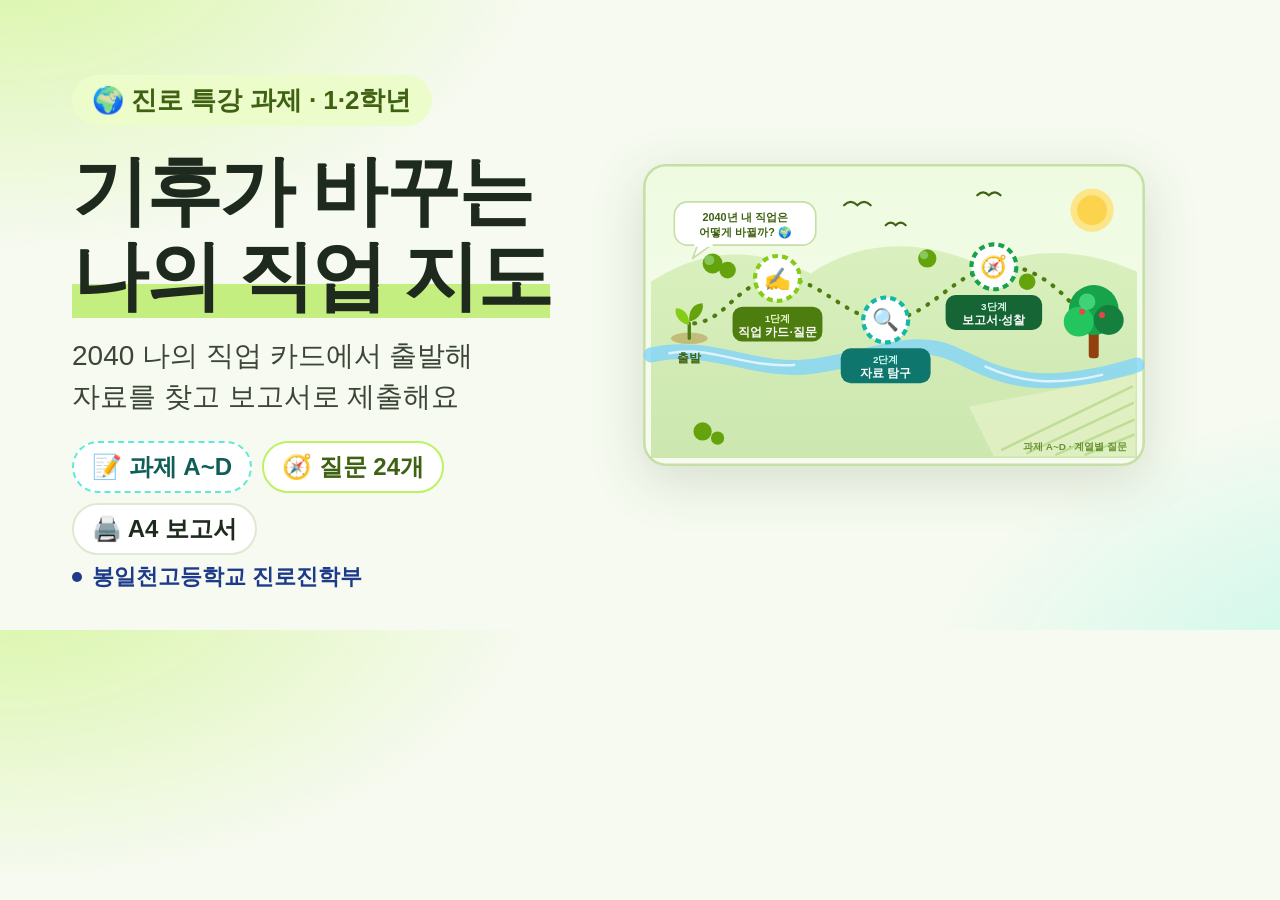
==== tools/og/og.html @ 186a271d "기후 진로 특강 과제 제출 사이트 첫 버전 eco-report 구조를 바탕으로 특강 「기후가 바꾸는 나의 직업 지도」 과제(2040 직업 카드, 과제 A~D, 계열별 탐구 질문 2" ====
<!DOCTYPE html><html><head><meta charset="utf-8">
<!-- 미리보기 이미지(og.png, 1200×630) 원본. tools/render-og.js 로 다시 만든다 -->
<link rel="stylesheet" href="/assets/fonts/pretendard/pretendard.css">
<style>
*{box-sizing:border-box} html,body{margin:0}
body{width:1200px;height:630px;overflow:hidden;font-family:"Pretendard Variable",Pretendard,"Noto Sans CJK KR",sans-serif;word-break:keep-all;
 background:#f6faf0;background-image:radial-gradient(900px 520px at 0% -10%,rgba(190,242,100,.55),transparent 60%),radial-gradient(800px 480px at 110% 110%,rgba(153,246,228,.55),transparent 60%);
 display:grid;grid-template-columns:540px 1fr;align-items:center;padding:0 48px 0 72px;gap:24px;position:relative;color:#1f2a1e}
.kick{display:inline-flex;align-items:center;gap:8px;font-size:26px;font-weight:800;color:#3f6212;background:#ecfccb;border-radius:999px;padding:8px 20px}
h1{margin:22px 0 18px;font-size:76px;line-height:1.12;font-weight:850;letter-spacing:-2.5px}
h1 em{font-style:normal;background:linear-gradient(transparent 60%,rgba(163,230,53,.6) 60%)}
p{margin:0;font-size:28px;line-height:1.45;color:#3b4637;font-weight:500}
.chips{display:flex;flex-wrap:wrap;gap:10px;margin-top:24px}
.chips span{background:#fff;border:2px solid #dfe8d2;border-radius:999px;padding:8px 18px;font-size:24px;font-weight:700}
.chips .c{border-color:#bef264;color:#3f6212} .chips .h{border:2px dashed #5eead4;color:#115e59}
.art{width:100%;filter:drop-shadow(0 14px 26px rgba(40,80,20,.16))}
.school{position:absolute;left:72px;bottom:38px;font-size:22px;font-weight:700;color:#1e3a8a;display:flex;align-items:center;gap:10px}
.school:before{content:"";width:10px;height:10px;border-radius:50%;background:#1e3a8a}
.fav{position:absolute;right:56px;bottom:30px;width:56px;height:56px}
</style></head><body>
<div>
 <span class="kick">🌍 진로 특강 과제 · 1·2학년</span>
 <h1>기후가 바꾸는<br><em>나의 직업 지도</em></h1>
 <p>2040 나의 직업 카드에서 출발해<br>자료를 찾고 보고서로 제출해요</p>
 <div class="chips"><span class="h">📝 과제 A~D</span><span class="c">🧭 질문 24개</span><span>🖨️ A4 보고서</span></div>
</div>
<img class="art" src="../../img/map.svg" alt="">
<div class="school">봉일천고등학교 진로진학부</div>
</body></html>
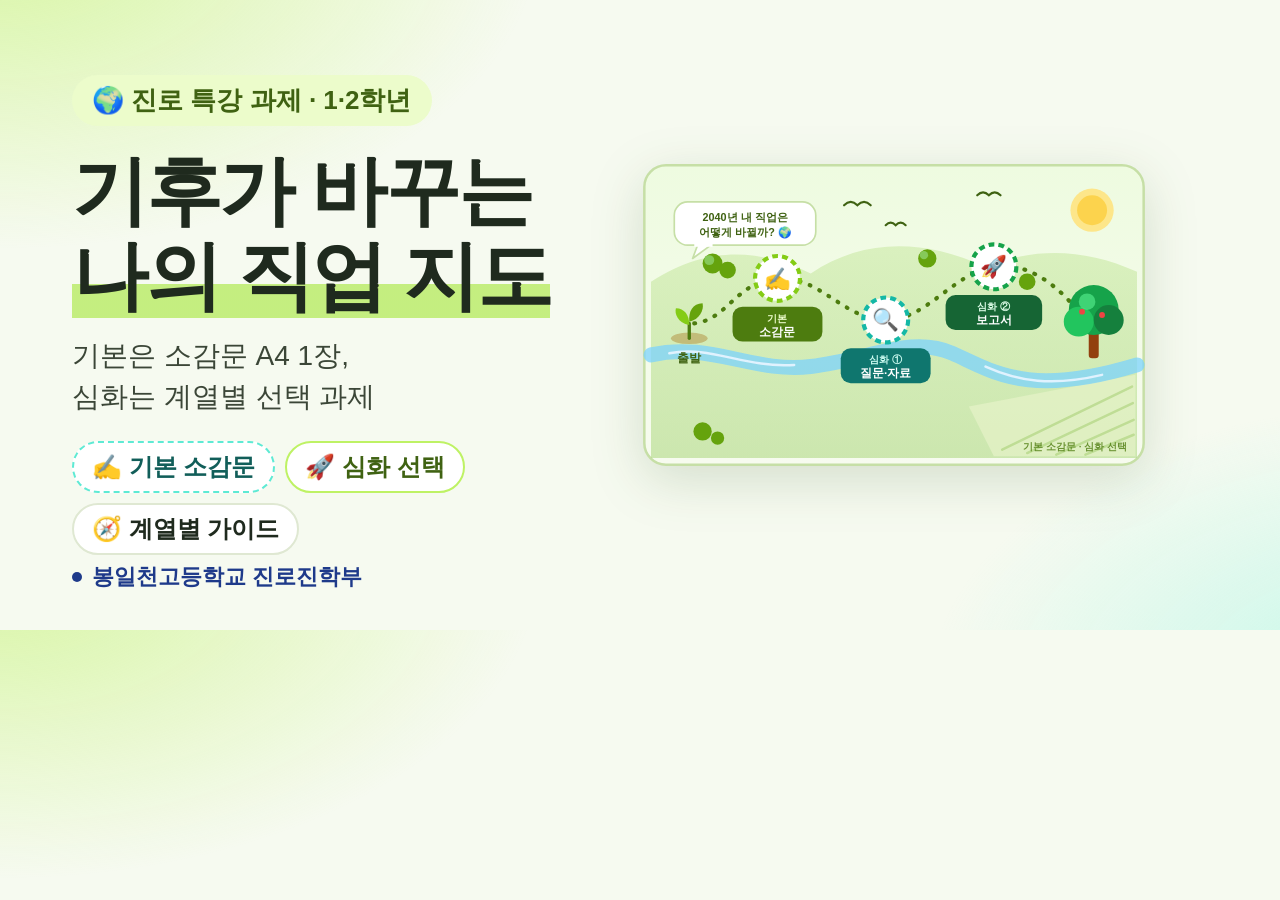
==== commit cfc978f9: "기본 소감문 + 심화 선택 과제로 구조 변경 기본 과제(모든 학생): 직업 카드와 소감 네 칸, A4 1장 분량. 심화 선택: 계열별 활동 가이드, 과제 A~E, 자료 탐구와 보고" ====
--- a/tools/og/og.html
+++ b/tools/og/og.html
@@ -21,8 +21,8 @@
 <div>
  <span class="kick">🌍 진로 특강 과제 · 1·2학년</span>
  <h1>기후가 바꾸는<br><em>나의 직업 지도</em></h1>
- <p>2040 나의 직업 카드에서 출발해<br>자료를 찾고 보고서로 제출해요</p>
- <div class="chips"><span class="h">📝 과제 A~D</span><span class="c">🧭 질문 24개</span><span>🖨️ A4 보고서</span></div>
+ <p>기본은 소감문 A4 1장,<br>심화는 계열별 선택 과제</p>
+ <div class="chips"><span class="h">✍️ 기본 소감문</span><span class="c">🚀 심화 선택</span><span>🧭 계열별 가이드</span></div>
 </div>
 <img class="art" src="../../img/map.svg" alt="">
 <div class="school">봉일천고등학교 진로진학부</div>
